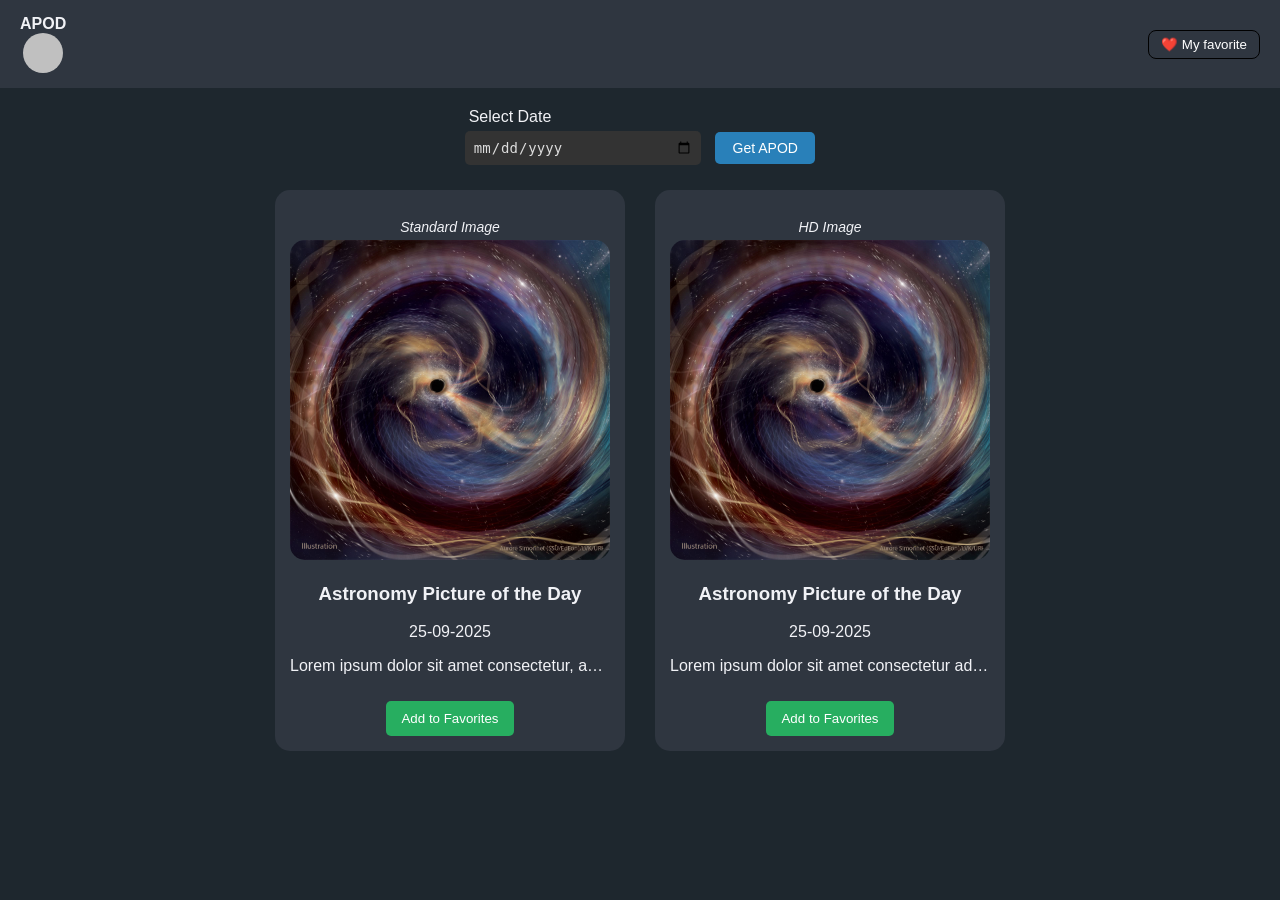
==== index.html @ f00c0404 "Completes the assignment." ====
<!DOCTYPE html>
<html lang="en">
<head>
    <meta charset="UTF-8">
    <title>Astronomy Picture of the Day</title>
    <meta name="viewport" content="width=device-width, initial-scale=1.0">
    <link rel="stylesheet" href="style.css">
</head>
<body>
    <header>
        <h1>
            APOD
            <div id="logo"></div>
        </h1>
        <button id="favoritesBtn" onclick="location.href='favorites.html'">
            ❤️ My favorite
        </button>
    </header>
    <main>
        <section class="date-selector">
            <label for="dateInput">Select Date</label>
            <br />
            <input type="date" id="dateInput">
            <button id="getApodBtn">Get APOD</button>
        </section>
        <section class="images-container">
            <article class="image-card">
                <p class="image-label">Standard Image</p>
                <img id="standardImage" src="./Test image.jpg"
                    alt="APOD Standard">
                <h3 id="titleStandard">Astronomy Picture of the Day</h3>
                <p id="dateStandard">25-09-2025</p>
                <p id="explanationStandard">Lorem ipsum dolor sit amet
                    consectetur, adipisicing elit. Amet perferendis quas
                    eligendi doloremque eveniet iste veritatis? Delectus, optio
                    dolor. Officiis expedita eligendi hic ab debitis laborum
                    voluptatibus voluptatem praesentium incidunt.
                    Nesciunt veniam dolore saepe velit unde cum illo, quos iure
                    numquam facilis aperiam quae eligendi nostrum officia
                    aspernatur accusamus. Minima laudantium fuga pariatur unde!
                    Expedita fugiat dolor quisquam assumenda praesentium!
                    Odit iste maxime officia quisquam hic. Alias explicabo sed,
                    qui, nobis perspiciatis similique voluptates ipsum quibusdam
                    amet harum aperiam earum, iusto vel esse adipisci. Cum ad
                    delectus ipsum provident animi.
                    Placeat, consequuntur architecto. Cum, modi illo consectetur
                    incidunt qui esse, distinctio veritatis ab officiis tempora
                    minus facere, sed cumque dignissimos officia eum! Possimus
                    asperiores cum dolore ullam impedit nesciunt aperiam.
                    Ipsum, laboriosam, nulla corporis beatae ex quae eveniet
                    exercitationem sed magni voluptates, distinctio provident
                    maiores minus totam! Voluptatibus quidem natus ipsam iusto
                    provident voluptas culpa impedit. Obcaecati nobis eaque
                    veniam.
                    Praesentium dolore vitae consequuntur explicabo vero
                    aspernatur inventore, culpa repellendus doloremque nostrum
                    ratione ipsum ut distinctio unde repudiandae dolor atque
                    esse velit molestias. Laboriosam dignissimos error eos.
                    Blanditiis, enim error!
                    Corrupti iusto similique tenetur sint nesciunt nisi quod sit
                    neque maxime dignissimos excepturi, porro rerum ipsa
                    reprehenderit! Labore, cumque expedita veniam minus ut a
                    dignissimos sunt. Fuga eos aut excepturi!
                    Incidunt reprehenderit impedit temporibus quo quidem est, ad
                    dolore at facilis libero vitae harum doloribus nostrum
                    tenetur nihil ipsum quis pariatur. Itaque, est assumenda vel
                    molestias minima in at incidunt?
                    Repellendus ducimus natus nulla eum voluptas cum officiis
                    vitae facilis, ratione, laborum labore beatae debitis
                    tempora voluptatum laboriosam assumenda modi numquam nihil
                    voluptatibus maxime nesciunt quibusdam voluptates,
                    consectetur reiciendis? Corrupti!
                    Ad repellendus dolor fuga aspernatur architecto ut,
                    quibusdam libero minima, iusto temporibus dignissimos. Nisi
                    neque illum aliquam pariatur nemo? Iure, velit soluta iste
                    excepturi veniam ipsa aliquam quibusdam temporibus illum.
                    Aut fugit excepturi doloribus veritatis obcaecati culpa
                    corporis itaque voluptatum inventore totam laudantium
                    possimus voluptatem, odit ea aperiam dolores assumenda qui
                    quidem? Numquam qui totam molestiae sint, cupiditate iste
                    est.
                    Dignissimos itaque quae harum nostrum architecto ad minus
                    consequatur ipsum iusto doloremque, suscipit possimus!
                    Eveniet corporis dolores nisi natus debitis repellendus
                    laborum perferendis, sed dolorum soluta nostrum, possimus
                    deleniti quibusdam.
                    Repudiandae excepturi officiis ullam consequuntur, vel
                    voluptatem ratione placeat odio eligendi, earum aspernatur
                    voluptates. Cumque ratione autem blanditiis, odit aut soluta
                    pariatur officiis nesciunt esse harum necessitatibus quasi
                    aliquid maxime!
                    Nemo, pariatur minus temporibus autem a alias, voluptatibus
                    quisquam labore, dicta esse at sunt quod expedita?
                    Voluptates vel magnam eligendi expedita, ullam saepe tempora
                    ipsam debitis, eveniet voluptatum veniam eum.
                    Aliquam hic odit totam, itaque aliquid ullam quos
                    perspiciatis natus tenetur minus, assumenda quia nam quo
                    dignissimos maxime omnis ea atque exercitationem quam, cum
                    consectetur? Quaerat dicta sapiente animi nemo!
                    Dolorum ipsa cumque enim tempore nostrum dolor, atque sequi
                    odit hic sapiente deleniti iure assumenda nobis magni
                    laboriosam reprehenderit cupiditate corporis beatae ut alias
                    dolore. In a quasi repudiandae ipsa?
                    Adipisci suscipit laborum libero eius? Explicabo quaerat
                    necessitatibus quas assumenda quia beatae animi voluptatibus
                    quos soluta non aperiam quidem reprehenderit dolor, nulla
                    laboriosam esse expedita sequi magnam rem sunt! Possimus?
                    Quaerat debitis cupiditate aperiam. Perspiciatis ab
                    quibusdam architecto voluptatibus corrupti et mollitia
                    tempore voluptas voluptates eveniet, soluta quasi cum
                    dolorem hic? Ipsam et reprehenderit modi consequuntur quo
                    doloremque odit dolores?</p>
                <button class="favorite-btn" onclick="addToFavorites()">Add to
                    Favorites</button>
            </article>
            <article class="image-card">
                <p class="image-label">HD Image</p>
                <img id="hdImage" src="./Test image.jpg" alt="APOD HD">
                <h3 id="titleHd">Astronomy Picture of the Day</h3>
                <p id="dateHd">25-09-2025</p>
                <p id="explanationHd">Lorem ipsum dolor sit amet consectetur
                    adipisicing elit. Impedit, molestias voluptas perspiciatis
                    tenetur illo debitis quidem placeat aspernatur ut accusamus
                    aut, possimus quod repellendus assumenda hic, nihil eligendi
                    sed magni.
                    Minus eveniet, assumenda aspernatur ratione recusandae earum
                    facere possimus quam culpa animi ut expedita quod aliquam
                    nisi impedit consequatur natus necessitatibus nostrum
                    corporis labore rerum explicabo. Natus temporibus incidunt
                    minima!
                    Rerum molestiae iure consectetur eius quae inventore ducimus
                    ipsa neque optio sapiente deleniti illum sunt itaque
                    mollitia, enim minus alias fuga! Ab voluptatem culpa
                    reiciendis dolor? Placeat sequi accusantium quas?
                    Rem numquam quam voluptatem in iste, optio, eveniet laborum
                    tempore necessitatibus repellendus dicta nulla expedita
                    beatae nisi nostrum adipisci consequuntur est eos distinctio
                    esse. Placeat ullam tempora blanditiis alias ad?
                    Pariatur vero officia necessitatibus, est consectetur
                    perferendis possimus, quam ipsa ex rem maxime, eveniet et
                    voluptas ab expedita vitae natus temporibus aspernatur
                    laboriosam. Molestiae a ducimus nam veniam quia eos!
                    Ut error quia dolor, maiores accusamus officiis deserunt
                    velit blanditiis nostrum beatae aliquam soluta? Non qui, quo
                    quas exercitationem corporis, sit nemo quam mollitia
                    accusantium, voluptatem hic nulla eius ea?
                    Deleniti alias, ipsa voluptatibus similique quas fugiat
                    quasi, commodi incidunt voluptas, vitae atque praesentium
                    sapiente possimus dolorum! Perferendis, quae. Veritatis nam
                    quisquam laudantium repellendus cumque rem eius unde quia
                    qui.
                    Necessitatibus inventore exercitationem dolorum ducimus
                    expedita aliquid eligendi, aut molestias itaque molestiae
                    enim tempore vero eius nesciunt earum nobis debitis dolorem
                    doloribus rem laborum, similique beatae sed ad. Dolor,
                    rerum.
                    Alias nesciunt blanditiis asperiores assumenda at sunt?
                    Rerum nobis repudiandae similique quas! Iusto perferendis
                    rerum est sint vitae id tempora consequatur, sed nisi unde
                    suscipit laborum accusantium, deserunt, labore odio.
                    Modi minus et adipisci vero consequatur, deserunt, saepe
                    ipsum quas architecto neque aspernatur nostrum quos
                    obcaecati ut earum perspiciatis perferendis error impedit
                    unde ad in necessitatibus vel. Expedita, eaque vero.
                    Accusantium dolore aliquam ex deleniti quas asperiores,
                    harum error illum corrupti soluta assumenda sit magni eum
                    odit eveniet voluptatem at. Temporibus recusandae veritatis
                    corrupti architecto quasi. Eligendi dolore fuga ab.
                    Quo iste eveniet eligendi ab nam asperiores dignissimos
                    accusamus ut inventore doloribus laborum culpa recusandae
                    ipsam eos, doloremque tempora sequi architecto pariatur
                    voluptas ducimus velit magnam explicabo? Consequuntur,
                    obcaecati delectus?
                    Porro aliquid inventore numquam maxime eligendi explicabo
                    quo quis, libero impedit modi animi cupiditate facere
                    laudantium delectus voluptatibus! Dolorem aspernatur porro
                    cum a vero nemo exercitationem dicta non reprehenderit.
                    Tempora!
                    Assumenda ratione sunt consectetur animi praesentium itaque
                    perspiciatis! Laboriosam voluptas id quisquam quaerat nisi
                    ex unde ipsum fuga saepe impedit! At aperiam recusandae
                    reiciendis enim fugiat, neque aspernatur similique ad.
                    Corporis eligendi placeat beatae, quam vero, tempora enim
                    amet itaque aliquam exercitationem esse at dolorum sit nisi
                    tempore veniam quae eius illum. Unde doloribus optio earum
                    natus beatae maxime quo?
                    Expedita reiciendis autem recusandae est reprehenderit
                    laudantium cum illo dicta atque tempora quibusdam,
                    perferendis possimus error id placeat repellat saepe
                    eligendi, nemo exercitationem odit asperiores numquam in.
                    Officia, facere saepe.
                    A facilis, corrupti deleniti numquam facere rem, aspernatur
                    voluptatem modi tempore dolor ab quas dolorem laborum
                    perspiciatis non incidunt corporis autem architecto totam
                    recusandae voluptatum quos qui iure. Inventore, consequatur!
                    Ratione perferendis adipisci accusamus corrupti omnis ab.
                    Nemo, placeat? Molestias corrupti aut architecto porro
                    delectus. Enim rem quibusdam a vero quod culpa qui! Ab ad
                    vel obcaecati laboriosam, perspiciatis illo.</p>
                <button class="favorite-btn" onclick="addToFavorites()">Add to
                    Favorites</button>
            </article>
        </section>
    </main>
    <script src="script.js"></script>
</body>
</html>
---- style.css ----
body {
  margin: 0;
  font-family: Arial, sans-serif;
  background-color: #1e272e;
  color: #f1f2f6;
}

header {
  display: flex;
  justify-content: space-between;
  align-items: center;
  padding: 15px 20px;
  background: #2f3640;
}

header h1 {
  margin: 0;
  font-size: 1em;
  display: flex;
  flex-direction: column;
}

header h1 #logo {
  width: 40px;
  height: 40px;
  background-color: #c0c0c0;
  align-self: center;
  border-radius: 50%;
  -webkit-border-radius: 50%;
  -moz-border-radius: 50%;
  -ms-border-radius: 50%;
  -o-border-radius: 50%;
}
#favoritesBtn {
  border: 1px solid #000;
  background: transparent;
  color: #fff;
  padding: 6px 12px;
  border-radius: 8px;
  cursor: pointer;
}

.date-selector {
  margin: 20px auto;
  text-align: center;
}

.date-selector label {
  margin-left: -260px;
}

.date-selector input {
  color: #ddd;
  background-color: #333;
  width: 220px;
}

.date-selector button {
  width: 100px;
}
.date-selector input,
.date-selector button {
  padding: 8px;
  margin: 5px;
  border-radius: 5px;
  border: none;
  font-size: 14px;
  -webkit-border-radius: 5px;
  -moz-border-radius: 5px;
  -ms-border-radius: 5px;
  -o-border-radius: 5px;
}

#getApodBtn {
  background: #2980b9;
  color: white;
  cursor: pointer;
}

.images-container {
  display: flex;
  justify-content: center;
  gap: 30px;
  margin: 20px;
  flex-wrap: wrap;
}

.image-card {
  background: #2f3640;
  padding: 15px;
  border-radius: 15px;
  width: 320px;
  text-align: center;
  position: relative;
  height: fit-content;
}

.image-card img {
  width: 100%;
  height: auto;
  border-radius: 15px;
}

#explanationStandard,
#explanationHd {
  text-overflow: ellipsis;
  white-space: nowrap;
  overflow: hidden;
}

#explanationStandard:hover,
#explanationHd:hover {
  white-space: wrap;
}

.image-label {
  font-size: 14px;
  margin-bottom: 5px;
  font-style: italic;
}

.favorite-btn {
  background: #27ae60;
  border: none;
  color: white;
  padding: 10px 15px;
  border-radius: 5px;
  cursor: pointer;
  margin-top: 10px;
  text-decoration: none;
}

.delete-btn {
  background: #e74c3c;
  border: none;
  color: white;
  padding: 6px 10px;
  border-radius: 50%;
  cursor: pointer;
  position: absolute;
  top: 10px;
  right: 10px;
}

@media (max-width: 768px) {
  .images-container {
    flex-direction: column;
    align-items: center;
  }
}
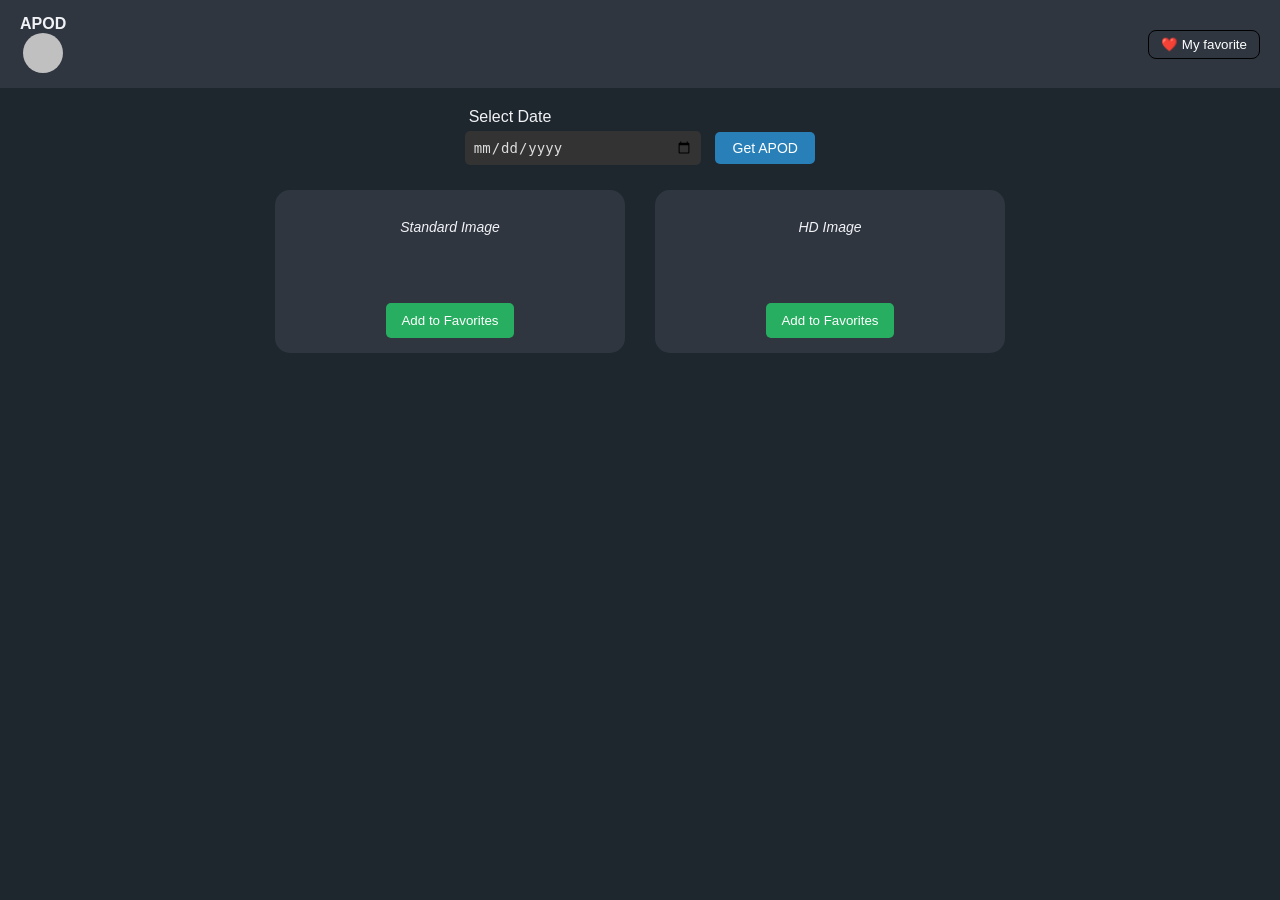
==== commit 670792c2: "Completes the assignment." ====
--- a/index.html
+++ b/index.html
@@ -26,177 +26,19 @@
         <section class="images-container">
             <article class="image-card">
                 <p class="image-label">Standard Image</p>
-                <img id="standardImage" src="./Test image.jpg"
-                    alt="APOD Standard">
-                <h3 id="titleStandard">Astronomy Picture of the Day</h3>
-                <p id="dateStandard">25-09-2025</p>
-                <p id="explanationStandard">Lorem ipsum dolor sit amet
-                    consectetur, adipisicing elit. Amet perferendis quas
-                    eligendi doloremque eveniet iste veritatis? Delectus, optio
-                    dolor. Officiis expedita eligendi hic ab debitis laborum
-                    voluptatibus voluptatem praesentium incidunt.
-                    Nesciunt veniam dolore saepe velit unde cum illo, quos iure
-                    numquam facilis aperiam quae eligendi nostrum officia
-                    aspernatur accusamus. Minima laudantium fuga pariatur unde!
-                    Expedita fugiat dolor quisquam assumenda praesentium!
-                    Odit iste maxime officia quisquam hic. Alias explicabo sed,
-                    qui, nobis perspiciatis similique voluptates ipsum quibusdam
-                    amet harum aperiam earum, iusto vel esse adipisci. Cum ad
-                    delectus ipsum provident animi.
-                    Placeat, consequuntur architecto. Cum, modi illo consectetur
-                    incidunt qui esse, distinctio veritatis ab officiis tempora
-                    minus facere, sed cumque dignissimos officia eum! Possimus
-                    asperiores cum dolore ullam impedit nesciunt aperiam.
-                    Ipsum, laboriosam, nulla corporis beatae ex quae eveniet
-                    exercitationem sed magni voluptates, distinctio provident
-                    maiores minus totam! Voluptatibus quidem natus ipsam iusto
-                    provident voluptas culpa impedit. Obcaecati nobis eaque
-                    veniam.
-                    Praesentium dolore vitae consequuntur explicabo vero
-                    aspernatur inventore, culpa repellendus doloremque nostrum
-                    ratione ipsum ut distinctio unde repudiandae dolor atque
-                    esse velit molestias. Laboriosam dignissimos error eos.
-                    Blanditiis, enim error!
-                    Corrupti iusto similique tenetur sint nesciunt nisi quod sit
-                    neque maxime dignissimos excepturi, porro rerum ipsa
-                    reprehenderit! Labore, cumque expedita veniam minus ut a
-                    dignissimos sunt. Fuga eos aut excepturi!
-                    Incidunt reprehenderit impedit temporibus quo quidem est, ad
-                    dolore at facilis libero vitae harum doloribus nostrum
-                    tenetur nihil ipsum quis pariatur. Itaque, est assumenda vel
-                    molestias minima in at incidunt?
-                    Repellendus ducimus natus nulla eum voluptas cum officiis
-                    vitae facilis, ratione, laborum labore beatae debitis
-                    tempora voluptatum laboriosam assumenda modi numquam nihil
-                    voluptatibus maxime nesciunt quibusdam voluptates,
-                    consectetur reiciendis? Corrupti!
-                    Ad repellendus dolor fuga aspernatur architecto ut,
-                    quibusdam libero minima, iusto temporibus dignissimos. Nisi
-                    neque illum aliquam pariatur nemo? Iure, velit soluta iste
-                    excepturi veniam ipsa aliquam quibusdam temporibus illum.
-                    Aut fugit excepturi doloribus veritatis obcaecati culpa
-                    corporis itaque voluptatum inventore totam laudantium
-                    possimus voluptatem, odit ea aperiam dolores assumenda qui
-                    quidem? Numquam qui totam molestiae sint, cupiditate iste
-                    est.
-                    Dignissimos itaque quae harum nostrum architecto ad minus
-                    consequatur ipsum iusto doloremque, suscipit possimus!
-                    Eveniet corporis dolores nisi natus debitis repellendus
-                    laborum perferendis, sed dolorum soluta nostrum, possimus
-                    deleniti quibusdam.
-                    Repudiandae excepturi officiis ullam consequuntur, vel
-                    voluptatem ratione placeat odio eligendi, earum aspernatur
-                    voluptates. Cumque ratione autem blanditiis, odit aut soluta
-                    pariatur officiis nesciunt esse harum necessitatibus quasi
-                    aliquid maxime!
-                    Nemo, pariatur minus temporibus autem a alias, voluptatibus
-                    quisquam labore, dicta esse at sunt quod expedita?
-                    Voluptates vel magnam eligendi expedita, ullam saepe tempora
-                    ipsam debitis, eveniet voluptatum veniam eum.
-                    Aliquam hic odit totam, itaque aliquid ullam quos
-                    perspiciatis natus tenetur minus, assumenda quia nam quo
-                    dignissimos maxime omnis ea atque exercitationem quam, cum
-                    consectetur? Quaerat dicta sapiente animi nemo!
-                    Dolorum ipsa cumque enim tempore nostrum dolor, atque sequi
-                    odit hic sapiente deleniti iure assumenda nobis magni
-                    laboriosam reprehenderit cupiditate corporis beatae ut alias
-                    dolore. In a quasi repudiandae ipsa?
-                    Adipisci suscipit laborum libero eius? Explicabo quaerat
-                    necessitatibus quas assumenda quia beatae animi voluptatibus
-                    quos soluta non aperiam quidem reprehenderit dolor, nulla
-                    laboriosam esse expedita sequi magnam rem sunt! Possimus?
-                    Quaerat debitis cupiditate aperiam. Perspiciatis ab
-                    quibusdam architecto voluptatibus corrupti et mollitia
-                    tempore voluptas voluptates eveniet, soluta quasi cum
-                    dolorem hic? Ipsam et reprehenderit modi consequuntur quo
-                    doloremque odit dolores?</p>
+                <img id="standardImage" src="" alt="">
+                <h3 id="titleStandard"></h3>
+                <p id="dateStandard"></p>
+                <p id="explanationStandard"></p>
                 <button class="favorite-btn" onclick="addToFavorites()">Add to
                     Favorites</button>
             </article>
             <article class="image-card">
                 <p class="image-label">HD Image</p>
-                <img id="hdImage" src="./Test image.jpg" alt="APOD HD">
-                <h3 id="titleHd">Astronomy Picture of the Day</h3>
-                <p id="dateHd">25-09-2025</p>
-                <p id="explanationHd">Lorem ipsum dolor sit amet consectetur
-                    adipisicing elit. Impedit, molestias voluptas perspiciatis
-                    tenetur illo debitis quidem placeat aspernatur ut accusamus
-                    aut, possimus quod repellendus assumenda hic, nihil eligendi
-                    sed magni.
-                    Minus eveniet, assumenda aspernatur ratione recusandae earum
-                    facere possimus quam culpa animi ut expedita quod aliquam
-                    nisi impedit consequatur natus necessitatibus nostrum
-                    corporis labore rerum explicabo. Natus temporibus incidunt
-                    minima!
-                    Rerum molestiae iure consectetur eius quae inventore ducimus
-                    ipsa neque optio sapiente deleniti illum sunt itaque
-                    mollitia, enim minus alias fuga! Ab voluptatem culpa
-                    reiciendis dolor? Placeat sequi accusantium quas?
-                    Rem numquam quam voluptatem in iste, optio, eveniet laborum
-                    tempore necessitatibus repellendus dicta nulla expedita
-                    beatae nisi nostrum adipisci consequuntur est eos distinctio
-                    esse. Placeat ullam tempora blanditiis alias ad?
-                    Pariatur vero officia necessitatibus, est consectetur
-                    perferendis possimus, quam ipsa ex rem maxime, eveniet et
-                    voluptas ab expedita vitae natus temporibus aspernatur
-                    laboriosam. Molestiae a ducimus nam veniam quia eos!
-                    Ut error quia dolor, maiores accusamus officiis deserunt
-                    velit blanditiis nostrum beatae aliquam soluta? Non qui, quo
-                    quas exercitationem corporis, sit nemo quam mollitia
-                    accusantium, voluptatem hic nulla eius ea?
-                    Deleniti alias, ipsa voluptatibus similique quas fugiat
-                    quasi, commodi incidunt voluptas, vitae atque praesentium
-                    sapiente possimus dolorum! Perferendis, quae. Veritatis nam
-                    quisquam laudantium repellendus cumque rem eius unde quia
-                    qui.
-                    Necessitatibus inventore exercitationem dolorum ducimus
-                    expedita aliquid eligendi, aut molestias itaque molestiae
-                    enim tempore vero eius nesciunt earum nobis debitis dolorem
-                    doloribus rem laborum, similique beatae sed ad. Dolor,
-                    rerum.
-                    Alias nesciunt blanditiis asperiores assumenda at sunt?
-                    Rerum nobis repudiandae similique quas! Iusto perferendis
-                    rerum est sint vitae id tempora consequatur, sed nisi unde
-                    suscipit laborum accusantium, deserunt, labore odio.
-                    Modi minus et adipisci vero consequatur, deserunt, saepe
-                    ipsum quas architecto neque aspernatur nostrum quos
-                    obcaecati ut earum perspiciatis perferendis error impedit
-                    unde ad in necessitatibus vel. Expedita, eaque vero.
-                    Accusantium dolore aliquam ex deleniti quas asperiores,
-                    harum error illum corrupti soluta assumenda sit magni eum
-                    odit eveniet voluptatem at. Temporibus recusandae veritatis
-                    corrupti architecto quasi. Eligendi dolore fuga ab.
-                    Quo iste eveniet eligendi ab nam asperiores dignissimos
-                    accusamus ut inventore doloribus laborum culpa recusandae
-                    ipsam eos, doloremque tempora sequi architecto pariatur
-                    voluptas ducimus velit magnam explicabo? Consequuntur,
-                    obcaecati delectus?
-                    Porro aliquid inventore numquam maxime eligendi explicabo
-                    quo quis, libero impedit modi animi cupiditate facere
-                    laudantium delectus voluptatibus! Dolorem aspernatur porro
-                    cum a vero nemo exercitationem dicta non reprehenderit.
-                    Tempora!
-                    Assumenda ratione sunt consectetur animi praesentium itaque
-                    perspiciatis! Laboriosam voluptas id quisquam quaerat nisi
-                    ex unde ipsum fuga saepe impedit! At aperiam recusandae
-                    reiciendis enim fugiat, neque aspernatur similique ad.
-                    Corporis eligendi placeat beatae, quam vero, tempora enim
-                    amet itaque aliquam exercitationem esse at dolorum sit nisi
-                    tempore veniam quae eius illum. Unde doloribus optio earum
-                    natus beatae maxime quo?
-                    Expedita reiciendis autem recusandae est reprehenderit
-                    laudantium cum illo dicta atque tempora quibusdam,
-                    perferendis possimus error id placeat repellat saepe
-                    eligendi, nemo exercitationem odit asperiores numquam in.
-                    Officia, facere saepe.
-                    A facilis, corrupti deleniti numquam facere rem, aspernatur
-                    voluptatem modi tempore dolor ab quas dolorem laborum
-                    perspiciatis non incidunt corporis autem architecto totam
-                    recusandae voluptatum quos qui iure. Inventore, consequatur!
-                    Ratione perferendis adipisci accusamus corrupti omnis ab.
-                    Nemo, placeat? Molestias corrupti aut architecto porro
-                    delectus. Enim rem quibusdam a vero quod culpa qui! Ab ad
-                    vel obcaecati laboriosam, perspiciatis illo.</p>
+                <img id="hdImage" src="" alt="">
+                <h3 id="titleHd"></h3>
+                <p id="dateHd"></p>
+                <p id="explanationHd"></p>
                 <button class="favorite-btn" onclick="addToFavorites()">Add to
                     Favorites</button>
             </article>
